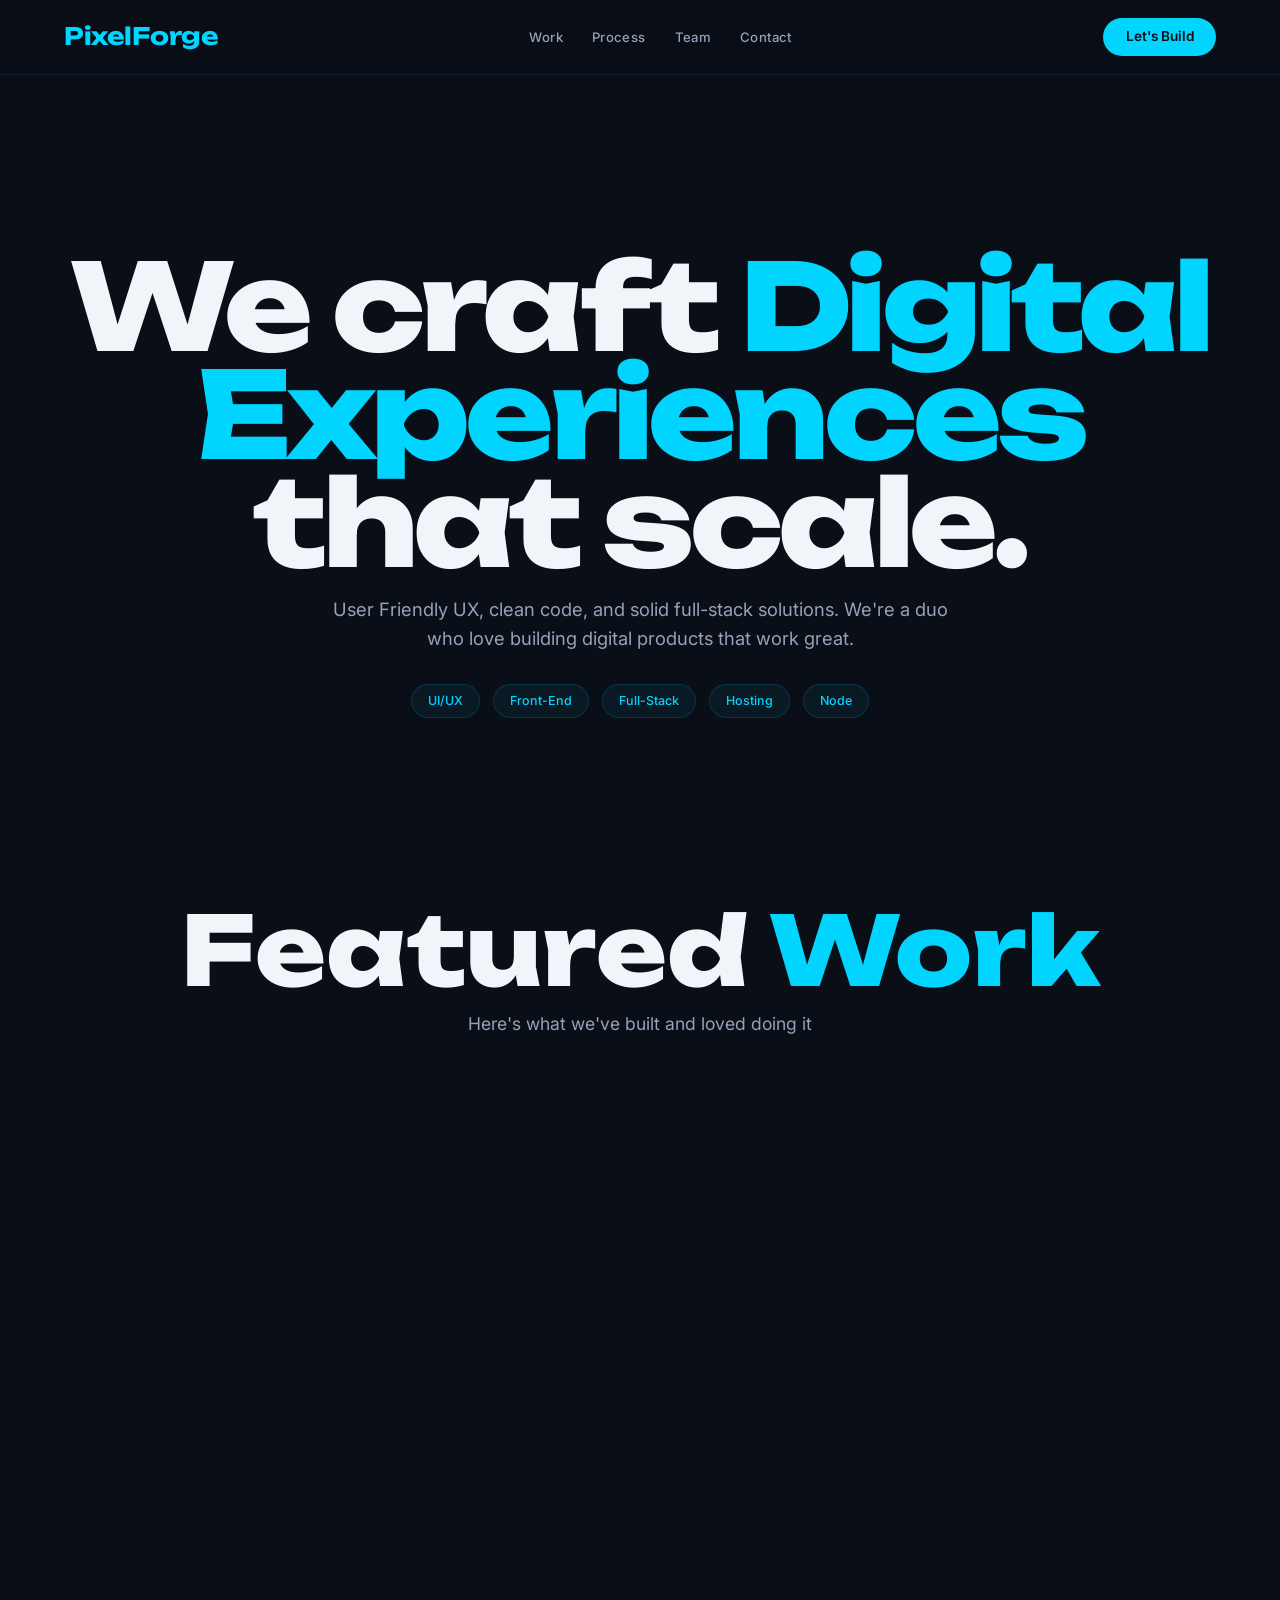
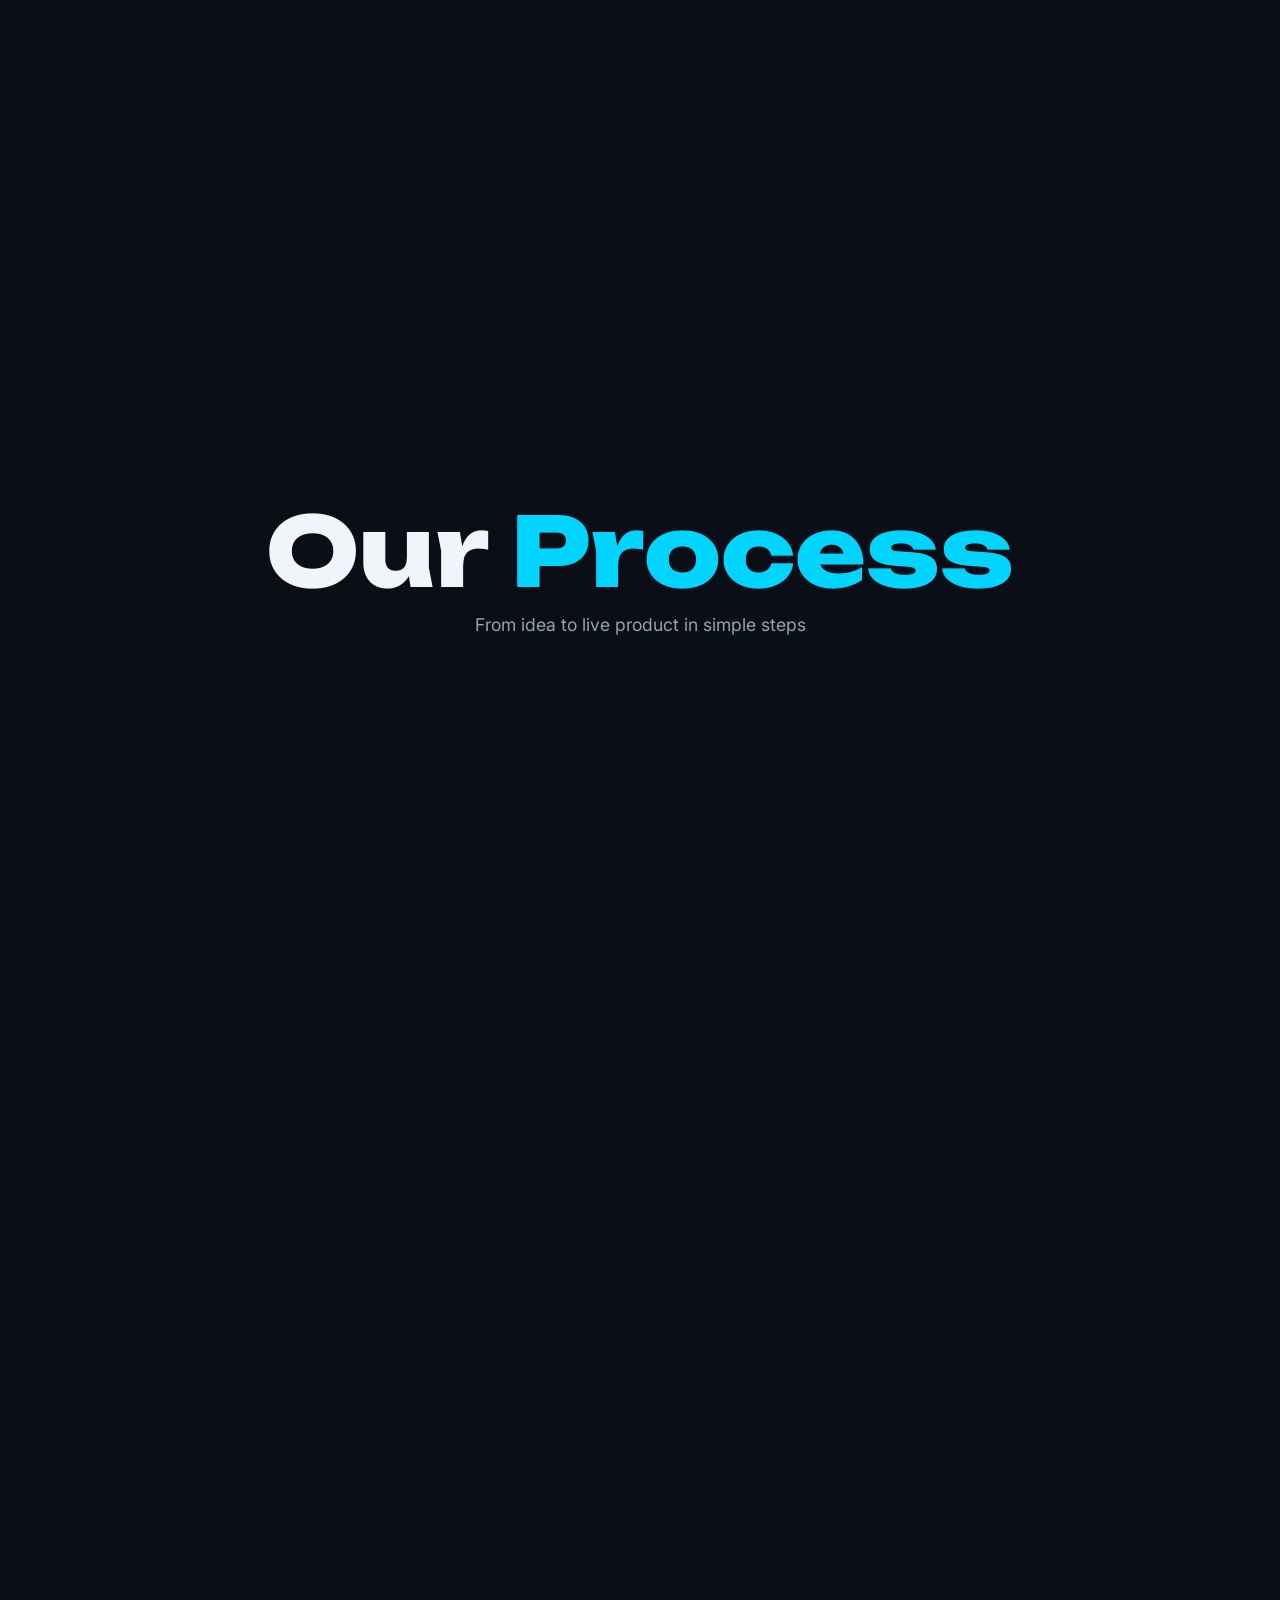
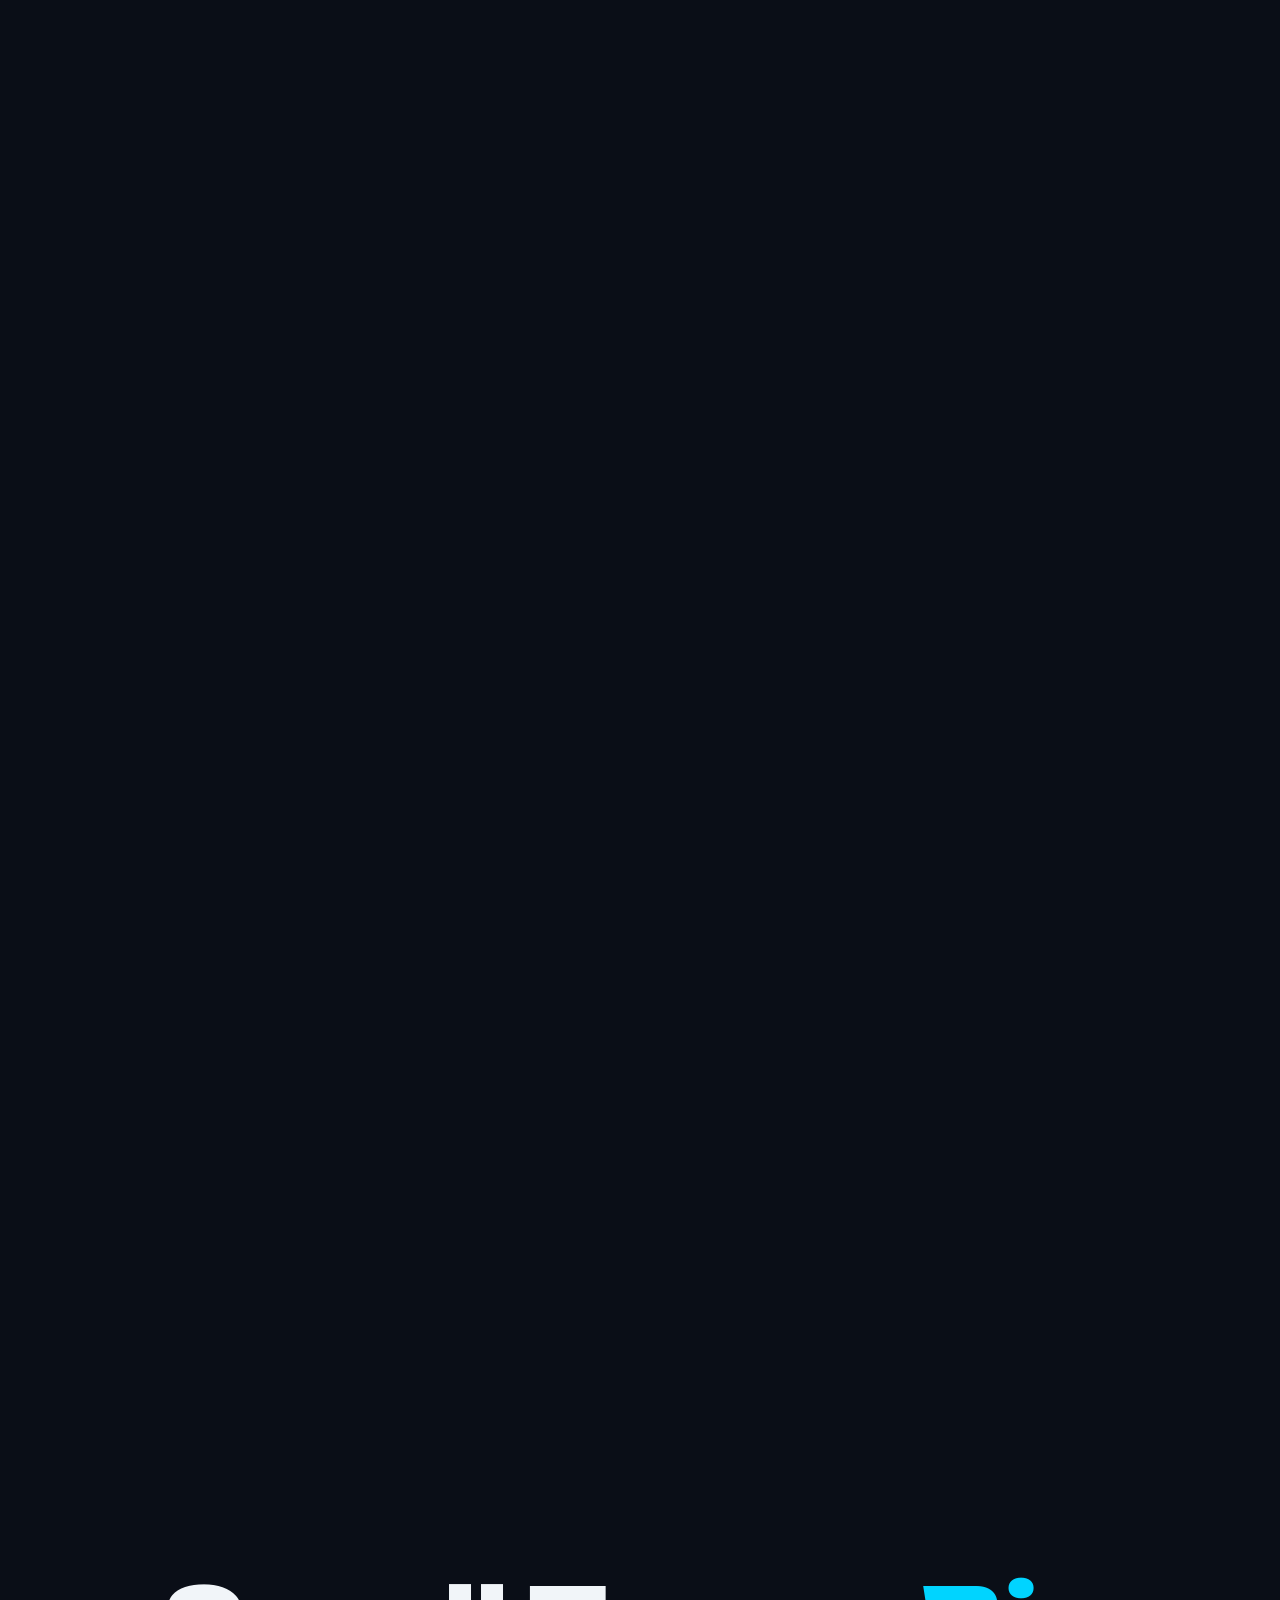
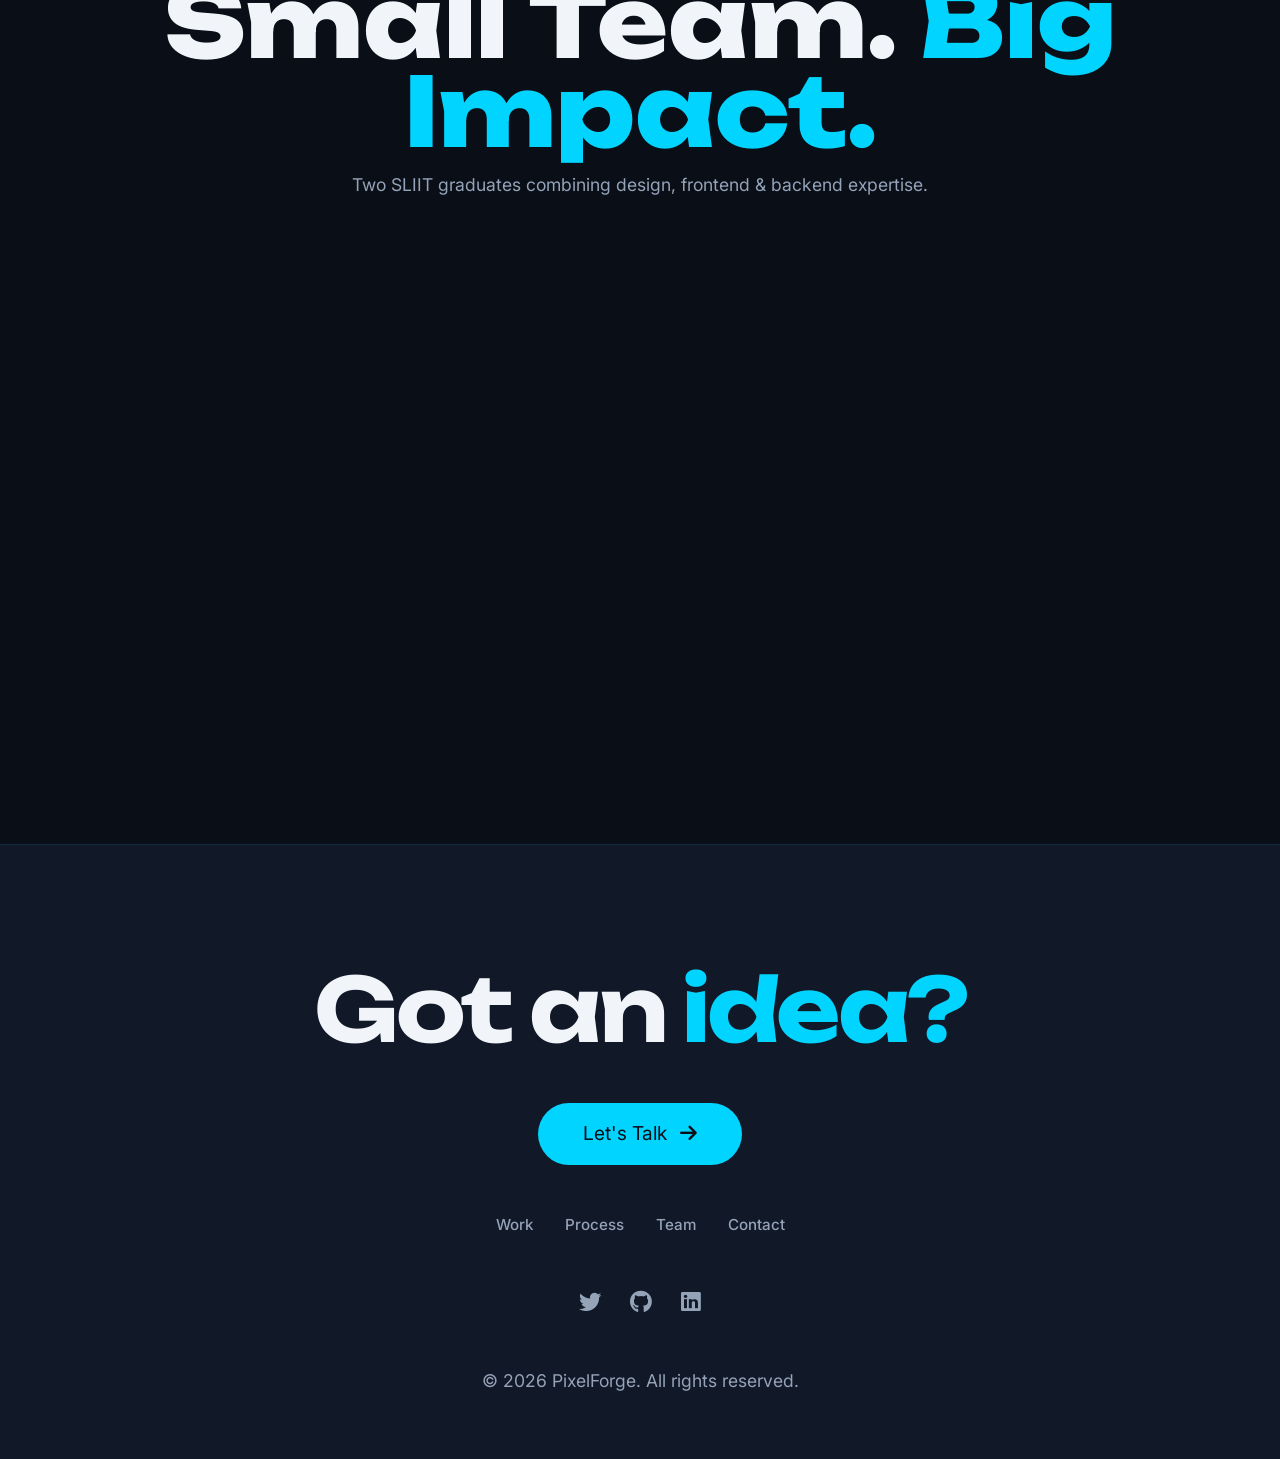
==== index.html @ 814600e2 "change name into index.html" ====
<!DOCTYPE html>
<html lang="en">
<head>
  <meta charset="UTF-8" />
  <meta name="viewport" content="width=device-width, initial-scale=1.0"/>
  <title>PixelForge</title>
  <meta name="description" content="Kalutara-based duo creating beautiful UX and robust full-stack solutions. SLIIT alumni building scalable digital products."/>

  <!-- Preconnects & Fonts -->
  <link rel="preconnect" href="https://fonts.googleapis.com">
  <link rel="preconnect" href="https://fonts.gstatic.com" crossorigin>
  <link href="https://fonts.googleapis.com/css2?family=Inter:wght@300;400;500;600;700&family=Unbounded:wght@500;600;700&display=swap" rel="stylesheet">

  <!-- Font Awesome -->
  <link rel="stylesheet" href="https://cdnjs.cloudflare.com/ajax/libs/font-awesome/6.6.0/css/all.min.css" integrity="sha512-Kc323vGBEqzTmouAECnVceyQqyqdsSiqLQISBL29aUW4U/M7pSPA/gEUZQqv1cwx4OnYxTxve5UMg5GT6L4JJg==" crossorigin="anonymous" referrerpolicy="no-referrer" />

  <!-- GSAP + ScrollTrigger -->
  <script src="https://cdnjs.cloudflare.com/ajax/libs/gsap/3.12.5/gsap.min.js"></script>
  <script src="https://cdnjs.cloudflare.com/ajax/libs/gsap/3.12.5/ScrollTrigger.min.js"></script>

  <link rel="stylesheet" href="styles.css">
</head>
<body>

  <nav>
    <div class="logo">PixelForge</div>
    <button class="nav-toggle" aria-label="Toggle navigation">
      <i class="fas fa-bars"></i>
    </button>
    <div class="nav-links">
      <a href="#work">Work</a>
      <a href="#process">Process</a>
      <a href="#team">Team</a>
      <a href="#contact">Contact</a>
    </div>
    <a href="#contact" class="btn-contact">Let's Build</a>
  </nav>

  <section class="hero">
    <div>
      <h1>We craft <span class="accent">Digital Experiences</span><br>that scale.</h1>
      <p>User Friendly UX, clean code, and solid full-stack solutions. We're a duo who love building digital products that work great.</p>
      <div class="hero-tags">
        <span class="tag">UI/UX</span>
        <span class="tag">Front-End</span>
        <span class="tag">Full-Stack</span>
        <span class="tag">Hosting</span>
        <span class="tag">Node</span>
      </div>
    </div>
  </section>

  <section id="work">
    <div class="section-title">
      <h2>Featured <span class="highlight">Work</span></h2>
      <p class="subtitle">Here's what we've built and loved doing it</p>
    </div>

    <div class="projects-grid">
      <!-- Example project – replace images & links with your real assets -->
      <div class="project-card">
        <img class="project-img" src="./project01.png" alt="Project screenshot">
        <div class="project-info">
          <div class="project-tags">
            <span>Fintech</span>
            <span>2025</span>
          </div>
          <h3>CryptoX</h3>
          <p>Real-time crypto trading dashboard</p>
          <a href="https://www.figma.com/proto/..." class="proto-btn">Prototype</a>
        </div>
      </div>

      <div class="project-card">
        <img class="project-img" src="./project02.jpg" alt="Project screenshot">
        <div class="project-info">
          <div class="project-tags"><span>E-commerce</span><span>2024</span></div>
          <h3>Aiden</h3>
          <p>Motorcycle buy/sell platform</p>
          <a href="#" class="proto-btn">Prototype</a>
        </div>
      </div>

      <div class="project-card">
        <img class="project-img" src="./project02.jpg" alt="Project screenshot">
        <div class="project-info">
          <div class="project-tags"><span>E-commerce</span><span>2024</span></div>
          <h3>Aiden</h3>
          <p>Motorcycle buy/sell platform</p>
          <a href="#" class="proto-btn">Prototype</a>
        </div>
      </div>

      <div class="project-card">
        <img class="project-img" src="./project02.jpg" alt="Project screenshot">
        <div class="project-info">
          <div class="project-tags"><span>E-commerce</span><span>2024</span></div>
          <h3>Aiden</h3>
          <p>Motorcycle buy/sell platform</p>
          <a href="#" class="proto-btn">Prototype</a>
        </div>
      </div>

      <div class="project-card">
        <img class="project-img" src="./project02.jpg" alt="Project screenshot">
        <div class="project-info">
          <div class="project-tags"><span>E-commerce</span><span>2024</span></div>
          <h3>Aiden</h3>
          <p>Motorcycle buy/sell platform</p>
          <a href="#" class="proto-btn">Prototype</a>
        </div>
      </div>

      <div class="project-card">
        <img class="project-img" src="./project02.jpg" alt="Project screenshot">
        <div class="project-info">
          <div class="project-tags"><span>E-commerce</span><span>2024</span></div>
          <h3>Aiden</h3>
          <p>Motorcycle buy/sell platform</p>
          <a href="#" class="proto-btn">Prototype</a>
        </div>
      </div>

      <!-- Add the rest of your projects here in the same structure -->
      <!-- ... -->

    </div>
  </section>

  <!-- Prototype Modal -->
  <div id="protoModal" class="modal">
    <div class="modal-content">
      <span class="close" id="closeProtoModal">×</span>
      <h2>Prototype Link</h2>
      <p>Click below to view the interactive prototype (opens in new tab).</p>
      <a id="protoLink" href="#" target="_blank" rel="noopener noreferrer" class="proto-modal-btn">
        Open Prototype →
      </a>
      <p class="small-note">(If the link doesn't work, copy it manually)</p>
    </div>
  </div>

  <section id="process">
    <div class="section-title">
      <h2>Our <span class="highlight">Process</span></h2>
      <p class="subtitle">From idea to live product in simple steps</p>
    </div>
    <div class="process-grid">
      <div class="process-card">
        <i class="process-icon fas fa-magnifying-glass"></i>
        <div class="process-num">01</div>
        <h3>Analyze Business Goals</h3>
        <p>Goals, users, constraints first.</p>
      </div>
      <div class="process-card">
        <i class="process-icon fas fa-palette"></i>
        <div class="process-num">02</div>
        <h3>Create User Friendly Design</h3>
        <p>Flows → prototypes → feedback.</p>
      </div>
      <div class="process-card">
        <i class="process-icon fas fa-code"></i>
        <div class="process-num">03</div>
        <h3>Start Implementation</h3>
        <p>Clean code, modern stack.</p>
      </div>
      <div class="process-card">
        <i class="process-icon fas fa-rocket"></i>
        <div class="process-num">04</div>
        <h3>Launch the Website</h3>
        <p>Test, deploy, iterate.</p>
      </div>
    </div>
  </section>

  <section id="team">
    <div class="section-title">
      <h2>Small Team. <span class="highlight">Big Impact.</span></h2>
      <p class="subtitle">Two SLIIT graduates combining design, frontend & backend expertise.</p>
    </div>

    <div class="team-grid">
      <div class="team-member">
        <img src="./chenura.jpeg" alt="Chenura De Silva">
        <div class="team-member-content">
          <h3>Chenura De Silva</h3>
          <div class="role">UI/UX Designer & Front-End Developer</div>
          <div class="meta">
            <span><i class="fas fa-briefcase"></i> SLIIT</span>
          </div>
          <div class="social-links">
            <a href="https://linkedin.com/in/chenura-real-link" class="linkedin-btn" target="_blank">
              <i class="fab fa-linkedin"></i> LinkedIn
            </a>
          </div>
        </div>
      </div>

      <div class="team-member">
        <img src="./uvindu.jpg" alt="Uvindu Kavishka">
        <div class="team-member-content">
          <h3>Uvindu Kavishka</h3>
          <div class="role">Full-Stack Software Engineer</div>
          <div class="meta">
            <span><i class="fas fa-briefcase"></i> SLIIT</span>
          </div>
          <div class="social-links">
            <a href="https://linkedin.com/in/uvindu-real-link" class="linkedin-btn" target="_blank">
              <i class="fab fa-linkedin"></i> LinkedIn
            </a>
          </div>
        </div>
      </div>
    </div>
  </section>

  <footer id="contact">
    <div class="footer-container">
      <div class="footer-cta">
        <h2 class="big-cta">Got an <span class="highlight">idea?</span></h2>
        <a href="mailto:chenura55@gmail.com" class="big-btn">
          Let's Talk <i class="fa-solid fa-arrow-right"></i>
        </a>
      </div>

      <div class="footer-links">
        <a href="#work">Work</a>
        <a href="#process">Process</a>
        <a href="#team">Team</a>
        <a href="#contact">Contact</a>
      </div>

      <div class="footer-social">
        <a href="https://twitter.com/yourhandle" target="_blank" aria-label="Twitter"><i class="fab fa-twitter"></i></a>
        <a href="https://github.com/yourorg" target="_blank" aria-label="GitHub"><i class="fab fa-github"></i></a>
        <a href="https://linkedin.com/company/pixelforge" target="_blank" aria-label="LinkedIn"><i class="fab fa-linkedin"></i></a>
      </div>

      <div class="footer-copy">© 2026 PixelForge. All rights reserved.</div>
    </div>
  </footer>

  <script src="script.js"></script>
</body>
</html>
---- styles.css ----
:root {
  --bg: #0a0e17;
  --card: #111827;
  --text: #f1f5f9;
  --gray: #94a3b8;
  --accent: #00d4ff;
  --accent-dark: #00a3cc;
  --border: rgba(0, 212, 255, 0.10);
  --pad: 5vw;
  --radius: 20px;
}

* {
  margin: 0;
  padding: 0;
  box-sizing: border-box;
}

html {
  scroll-behavior: smooth;
}

body {
  background: var(--bg);
  color: var(--text);
  font-family: 'Inter', system-ui, -apple-system, sans-serif;
  line-height: 1.55;
  font-size: 0.95rem;
  overflow-x: hidden;
}

/* ── Navigation ── */
nav {
  position: fixed;
  inset: 0 0 auto;
  z-index: 1000;
  padding: 1.1rem var(--pad);
  display: flex;
  justify-content: space-between;
  align-items: center;
  background: rgba(10,14,23,0.82);
  backdrop-filter: blur(12px);
  -webkit-backdrop-filter: blur(12px);
  border-bottom: 1px solid var(--border);
}

.logo {
  font-family: 'Unbounded', sans-serif;
  font-size: 1.5rem;
  font-weight: 700;
  letter-spacing: -0.5px;
  color: var(--accent);
}

.nav-links {
  display: flex;
  align-items: center;
  gap: 1.8rem;
}

.nav-links a {
  color: var(--gray);
  text-decoration: none;
  font-weight: 500;
  font-size: 0.82rem;
  letter-spacing: 0.4px;
  transition: color 0.3s;
}

.nav-links a:hover,
.nav-links a.active {
  color: white;
}

.nav-toggle {
  display: none;
  background: none;
  border: none;
  color: var(--gray);
  font-size: 1.6rem;
  cursor: pointer;
}

.btn-contact {
  background: var(--accent);
  color: #0a0e17;
  padding: 0.55rem 1.4rem;
  border-radius: 40px;
  font-weight: 600;
  font-size: 0.85rem;
  text-decoration: none;
  transition: all 0.3s;
}

.btn-contact:hover {
  transform: translateY(-2px);
  background: white;
}

/* ── Hero ── */
.hero {
  min-height: 90vh;
  display: grid;
  place-items: center;
  text-align: center;
  padding: 0 var(--pad);
}

.hero h1 {
  font-family: 'Unbounded', sans-serif;
  font-size: clamp(3.2rem, 10vw, 7.5rem);
  font-weight: 800;
  line-height: 0.9;
  letter-spacing: -0.04em;
  margin-bottom: 1.2rem;
  padding-top: 10rem;
}

.hero .accent { color: var(--accent); }

.hero p {
  font-size: 1.15rem;
  max-width: 640px;
  margin: 0 auto 2rem;
  color: var(--gray);
}

.hero-tags {
  display: flex;
  flex-wrap: wrap;
  gap: 0.8rem;
  justify-content: center;
}

.tag {
  background: rgba(0,212,255,0.06);
  color: var(--accent);
  padding: 0.4rem 1rem;
  border-radius: 40px;
  font-size: 0.78rem;
  font-weight: 500;
  border: 1px solid rgba(0,212,255,0.15);
}

/* ── Section Titles ── */
.section-title {
  padding: 0 var(--pad);
  margin: 6rem 0 4rem;
  text-align: center;
}

.section-title h2 {
  font-family: 'Unbounded', sans-serif;
  font-size: clamp(3.5rem, 9vw, 6rem);
  font-weight: 800;
  line-height: 0.92;
}

.highlight { color: var(--accent); }

.subtitle {
  font-size: 1.1rem;
  color: var(--gray);
  margin-top: 1rem;
  max-width: 600px;
  margin-left: auto;
  margin-right: auto;
}

/* ── Projects ── */
.projects-grid {
  display: grid;
  grid-template-columns: repeat(auto-fit, minmax(340px, 1fr));
  gap: 2rem;
  padding: 0 var(--pad) 8rem;
}

.project-card {
  position: relative;
  border-radius: var(--radius);
  overflow: hidden;
  background: var(--card);
  border: 1px solid var(--border);
  box-shadow: 0 10px 30px rgba(0,212,255,0.05);
  transition: all 0.5s cubic-bezier(0.16,1,0.3,1);
  cursor: pointer;
  opacity: 0;
  transform: translateY(30px) scale(0.96);
}

.project-card.visible {
  opacity: 1;
  transform: translateY(0) scale(1);
}

.project-card:hover {
  transform: translateY(-14px) scale(1.03);
  border-color: var(--accent);
  box-shadow: 0 25px 50px rgba(0,212,255,0.12);
}

.project-card::before {
  content: '';
  position: absolute;
  inset: 0;
  background: linear-gradient(90deg, transparent, rgba(0,212,255,0.12), transparent);
  transform: translateX(-100%);
  transition: transform 0.6s ease;
}

.project-card:hover::before {
  transform: translateX(100%);
}

.project-img {
  width: 100%;
  height: 220px;
  object-fit: cover;
  transition: transform 0.7s;
}

.project-card:hover .project-img {
  transform: scale(1.08);
}

.project-info {
  padding: 1.4rem 1.5rem 1.8rem;
}

.project-tags {
  display: flex;
  gap: 0.6rem;
  margin-bottom: 0.8rem;
  flex-wrap: wrap;
}

.project-tags span {
  background: rgba(0,212,255,0.08);
  color: var(--accent);
  padding: 0.3rem 0.9rem;
  border-radius: 30px;
  font-size: 0.72rem;
  font-weight: 500;
}

.project-card:hover .project-tags span {
  background: rgba(0,212,255,0.2);
}

.project-info h3 {
  font-family: 'Unbounded', sans-serif;
  font-size: clamp(1.8rem, 5vw, 2.6rem);
  margin-bottom: 0.5rem;
  font-weight: 800;
  letter-spacing: -0.025em;
}

.proto-btn {
  display: inline-block;
  margin-top: 1rem;
  padding: 0.6rem 1.4rem;
  font-size: 0.9rem;
  font-weight: 600;
  color: var(--accent);
  border: 2px solid var(--accent);
  border-radius: 40px;
  text-decoration: none;
  transition: all 0.3s;
}

.proto-btn:hover {
  background: var(--accent);
  color: #0a0e17;
  transform: translateY(-2px);
}

.project-info p {
  color: var(--gray);
  font-size: 0.9rem;
}

/* ── Modal (Prototype) ── */
.modal {
  position: fixed;
  inset: 0;
  background: rgba(10,14,23,0.85);
  backdrop-filter: blur(8px);
  -webkit-backdrop-filter: blur(8px);
  display: flex;
  align-items: center;
  justify-content: center;
  z-index: 2000;
  opacity: 0;
  pointer-events: none;
  transition: opacity 0.4s ease;
}

.modal.show {
  opacity: 1;
  pointer-events: auto;
}

.modal-content {
  background: var(--card);
  border: 1px solid var(--border);
  border-radius: var(--radius);
  padding: 2.5rem 2rem;
  max-width: 90%;
  width: 460px;
  box-shadow: 0 20px 60px rgba(0,212,255,0.2);
  transform: translateY(30px);
  transition: transform 0.4s cubic-bezier(0.34,1.56,0.64,1);
  text-align: center;
}

.modal.show .modal-content {
  transform: translateY(0);
}

.close {
  position: absolute;
  top: 1rem;
  right: 1.5rem;
  font-size: 2.2rem;
  color: var(--gray);
  cursor: pointer;
  transition: color 0.3s;
}

.close:hover {
  color: var(--accent);
}

.proto-modal-btn {
  display: inline-block;
  background: var(--accent);
  color: #0a0e17;
  padding: 1rem 2.5rem;
  border-radius: 50px;
  font-size: 1.15rem;
  font-weight: 600;
  text-decoration: none;
  transition: all 0.3s;
}

.proto-modal-btn:hover {
  background: white;
}

.small-note {
  margin-top: 2rem;
  color: var(--gray);
  font-size: 0.9rem;
}

/* ── Process ── */
.process-grid {
  display: flex;
  flex-direction: column;
  gap: 8rem;
  padding: 0 var(--pad) 12rem;
}

.process-card {
  background: linear-gradient(135deg, rgba(17,24,39,0.8) 0%, rgba(17,24,39,0.5) 100%);
  border: 2px solid var(--border);
  border-left: 4px solid var(--accent);
  border-radius: var(--radius);
  padding: 4rem 3.5rem;
  min-height: 35vh;
  display: flex;
  flex-direction: column;
  justify-content: center;
  opacity: 0;
  transform: translateY(60px);
  transition: all 0.8s ease-out;
  box-shadow: 0 10px 40px rgba(0,212,255,0.08);
  position: relative;
  overflow: hidden;
}

.process-card.visible {
  opacity: 1;
  transform: translateY(0);
}

.process-card:hover {
  border-color: var(--accent);
  box-shadow: 0 20px 60px rgba(0,212,255,0.15);
  transform: translateY(-8px);
}

.process-card::before {
  content: '';
  position: absolute;
  inset: 0 0 0 -100%;
  background: linear-gradient(90deg, transparent, rgba(0,212,255,0.1), transparent);
  transition: all 0.6s ease;
}

.process-card:hover::before {
  inset: 0 0 0 100%;
}

.process-num {
  font-size: 1.3rem;
  margin-bottom: 1.8rem;
  color: var(--accent);
  font-weight: 800;
  opacity: 0.8;
}

.process-card h3 {
  font-family: 'Unbounded', sans-serif;
  font-size: clamp(2.4rem, 6vw, 3.8rem);
  margin-bottom: 2rem;
  font-weight: 800;
  letter-spacing: -0.02em;
  line-height: 1.1;
}

.process-card p {
  font-size: 1.05rem;
  color: var(--gray);
  line-height: 1.8;
}

.process-icon {
  font-size: 4.5rem;
  color: var(--accent);
  margin-bottom: 2rem;
  opacity: 0.9;
  display: inline-flex;
  align-items: center;
  justify-content: center;
  width: 80px;
  height: 80px;
  background: rgba(0,212,255,0.1);
  border-radius: 16px;
}

/* ── Team ── */
.team-grid {
  display: grid;
  grid-template-columns: repeat(auto-fit, minmax(500px, 1fr));
  gap: 3rem;
  padding: 0 var(--pad) 10rem;
  align-items: start;
}

.team-member {
  background: linear-gradient(135deg, rgba(17,24,39,0.6) 0%, rgba(17,24,39,0.3) 100%);
  border: 1px solid rgba(0,212,255,0.15);
  border-radius: 24px;
  display: flex;
  overflow: hidden;
  transition: all 0.5s cubic-bezier(0.34,1.56,0.64,1);
  opacity: 0;
  transform: translateY(40px);
  box-shadow: 0 10px 40px rgba(0,212,255,0.08);
}

.team-member.visible {
  opacity: 1;
  transform: translateY(0);
}

.team-member:hover {
  transform: translateY(-8px);
  border-color: rgba(0,212,255,0.4);
  box-shadow: 0 20px 60px rgba(0,212,255,0.15);
}

.team-member img {
  width: 280px;
  min-width: 280px;
  height: 100%;
  object-fit: cover;
  border-radius: 24px 0 0 24px;
  transition: all 0.5s ease;
}

.team-member:hover img {
  transform: scale(1.05);
}

.team-member-content {
  flex: 1;
  padding: 2rem 2.5rem;
  display: flex;
  flex-direction: column;
  justify-content: center;
  gap: 1rem;
}

.team-member h3 {
  font-family: 'Unbounded', sans-serif;
  font-size: 2.4rem;
  font-weight: 700;
  letter-spacing: -0.02em;
}

.team-member .role {
  font-size: 0.95rem;
  color: var(--gray);
  font-weight: 500;
}

.team-member .meta {
  display: flex;
  gap: 1rem;
  flex-wrap: wrap;
}

.team-member .meta span {
  display: inline-flex;
  align-items: center;
  gap: 0.5rem;
  padding: 0.5rem 1rem;
  background: rgba(0,212,255,0.05);
  border-radius: 12px;
  font-size: 0.9rem;
  color: var(--gray);
}

.team-member .linkedin-btn {
  display: inline-flex;
  align-items: center;
  gap: 0.65rem;
  padding: 0.7rem 1.6rem;
  background: linear-gradient(135deg, var(--accent), #00c4f7);
  color: #0a0e17;
  border-radius: 12px;
  font-size: 0.92rem;
  font-weight: 600;
  text-decoration: none;
  transition: all 0.4s;
}

.team-member .linkedin-btn:hover {
  transform: translateY(-3px);
  box-shadow: 0 10px 25px rgba(0,212,255,0.25);
}

/* ── Footer ── */
footer {
  background: var(--card);
  padding: 6rem var(--pad) 4rem;
  border-top: 1px solid var(--border);
}

.footer-container {
  max-width: 1200px;
  margin: 0 auto;
  display: flex;
  flex-direction: column;
  align-items: center;
  gap: 3rem;
}

.footer-cta {
  text-align: center;
}

.big-cta {
  font-family: 'Unbounded', sans-serif;
  font-size: clamp(2.8rem, 8vw, 5.5rem);
  margin-bottom: 1.6rem;
  letter-spacing: -0.04em;
}

.big-btn {
  padding: 1rem 2.8rem;
  font-size: 1.2rem;
  background: var(--accent);
  color: #0a0e17;
  border-radius: 50px;
  text-decoration: none;
  display: inline-flex;
  align-items: center;
  gap: 0.8rem;
  transition: all 0.3s;
}

.big-btn:hover {
  background: white;
  transform: translateY(-2px);
}

.footer-links {
  display: flex;
  gap: 2rem;
  flex-wrap: wrap;
  justify-content: center;
}

.footer-links a {
  color: var(--gray);
  text-decoration: none;
  font-weight: 500;
  transition: color 0.3s;
}

.footer-links a:hover {
  color: var(--accent);
}

.footer-social {
  display: flex;
  gap: 1.8rem;
  font-size: 1.4rem;
}

.footer-social a {
  color: var(--gray);
  transition: all 0.3s;
}

.footer-social a:hover {
  color: var(--accent);
  transform: translateY(-2px);
}

.footer-copy {
  color: var(--gray);
  font-size: 1.1rem;
  text-align: center;
}

/* ── Responsive ── */
@media (max-width: 900px) {
  nav {
    flex-wrap: wrap;
    padding: 1rem 4vw;
  }
  .nav-toggle { display: block; }
  .nav-links {
    width: 100%;
    flex-direction: column;
    max-height: 0;
    overflow: hidden;
    transition: max-height 0.35s ease;
  }
  .nav-links.open { max-height: 220px; }
  .nav-links a { margin: 0.9rem 0; }
  .btn-contact { display: none; }

  .projects-grid,
  .process-grid,
  .team-grid {
    grid-template-columns: 1fr;
  }

  .team-member {
    flex-direction: column;
  }
  .team-member img {
    width: 100%;
    min-width: 100%;
    height: 260px;
    border-radius: 24px 24px 0 0;
  }
}

@media (max-width: 600px) {
  body { font-size: 0.92rem; }
  .hero h1 { padding-top: 6rem; }
  .section-title { margin: 4rem 0 3rem; }
  .section-title h2 { font-size: clamp(2.4rem, 8vw, 4.5rem); }
  .footer-links { flex-direction: column; gap: 1rem; }
}
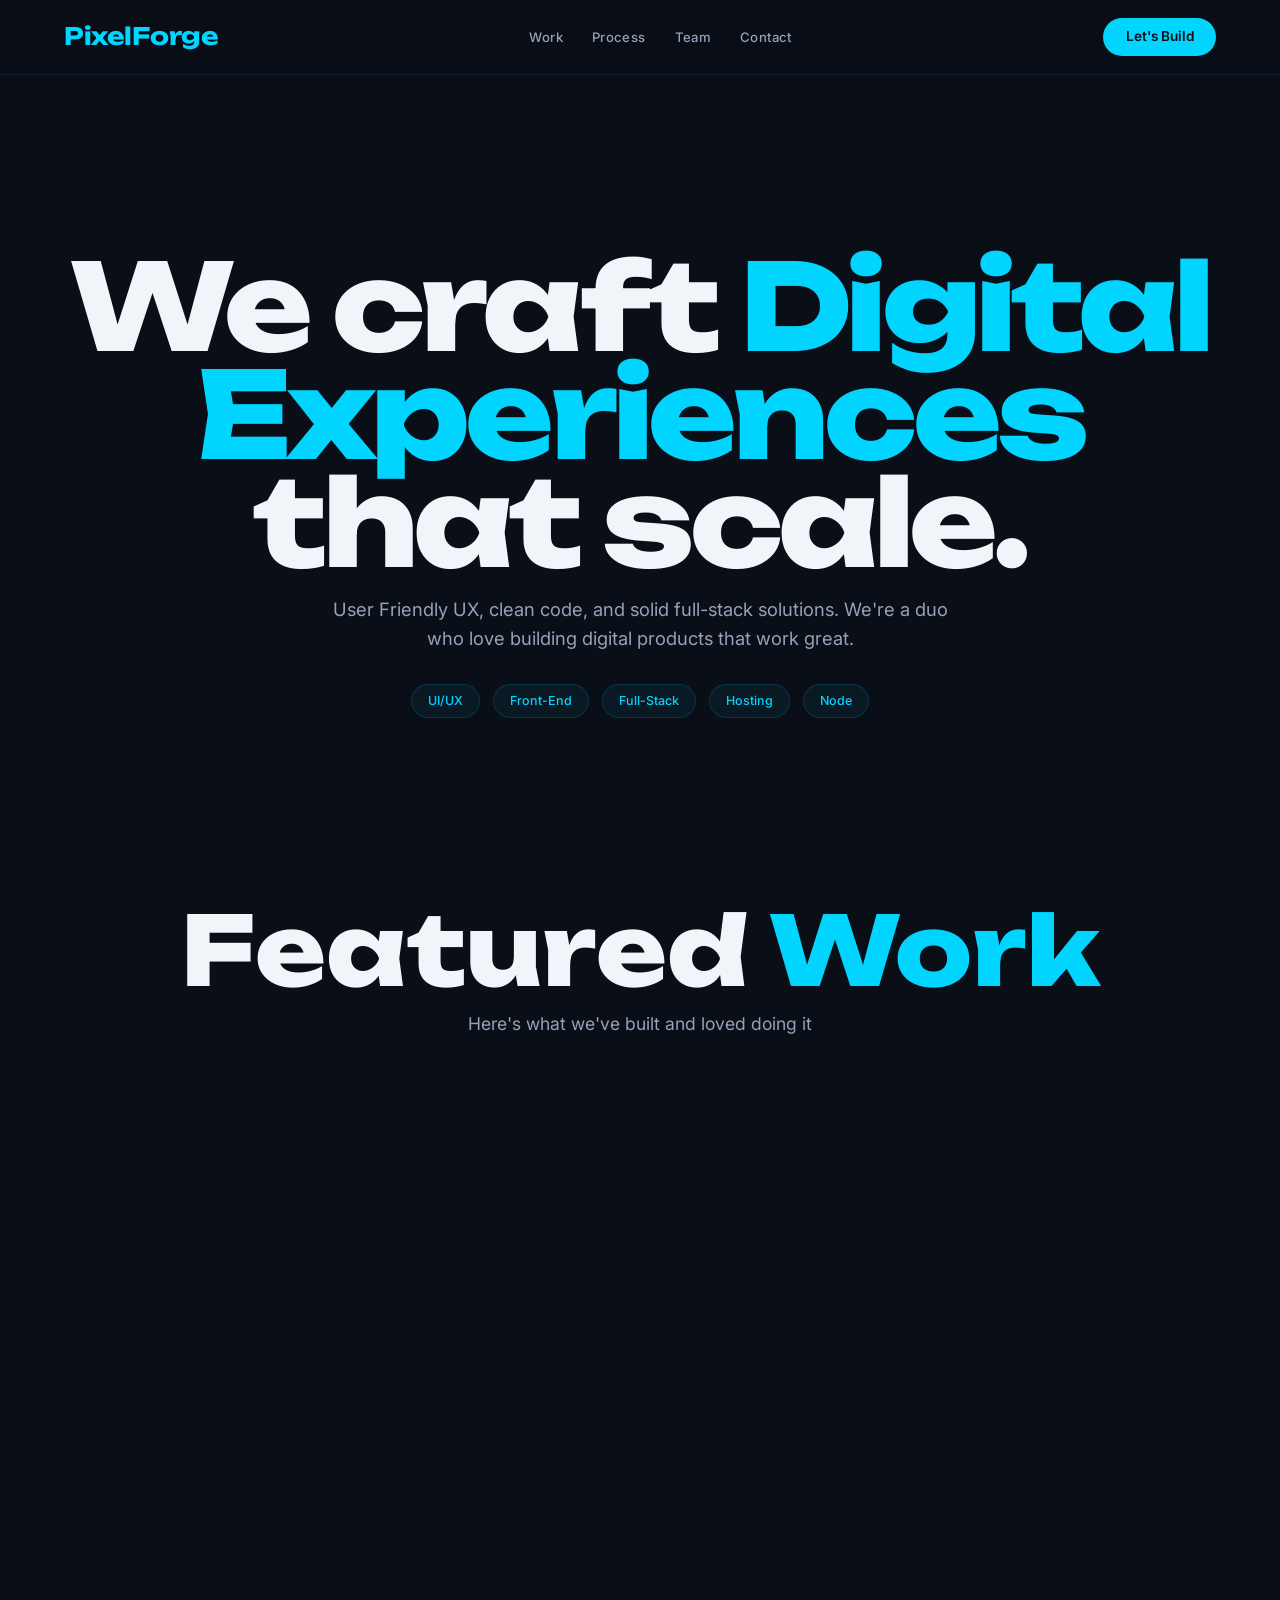
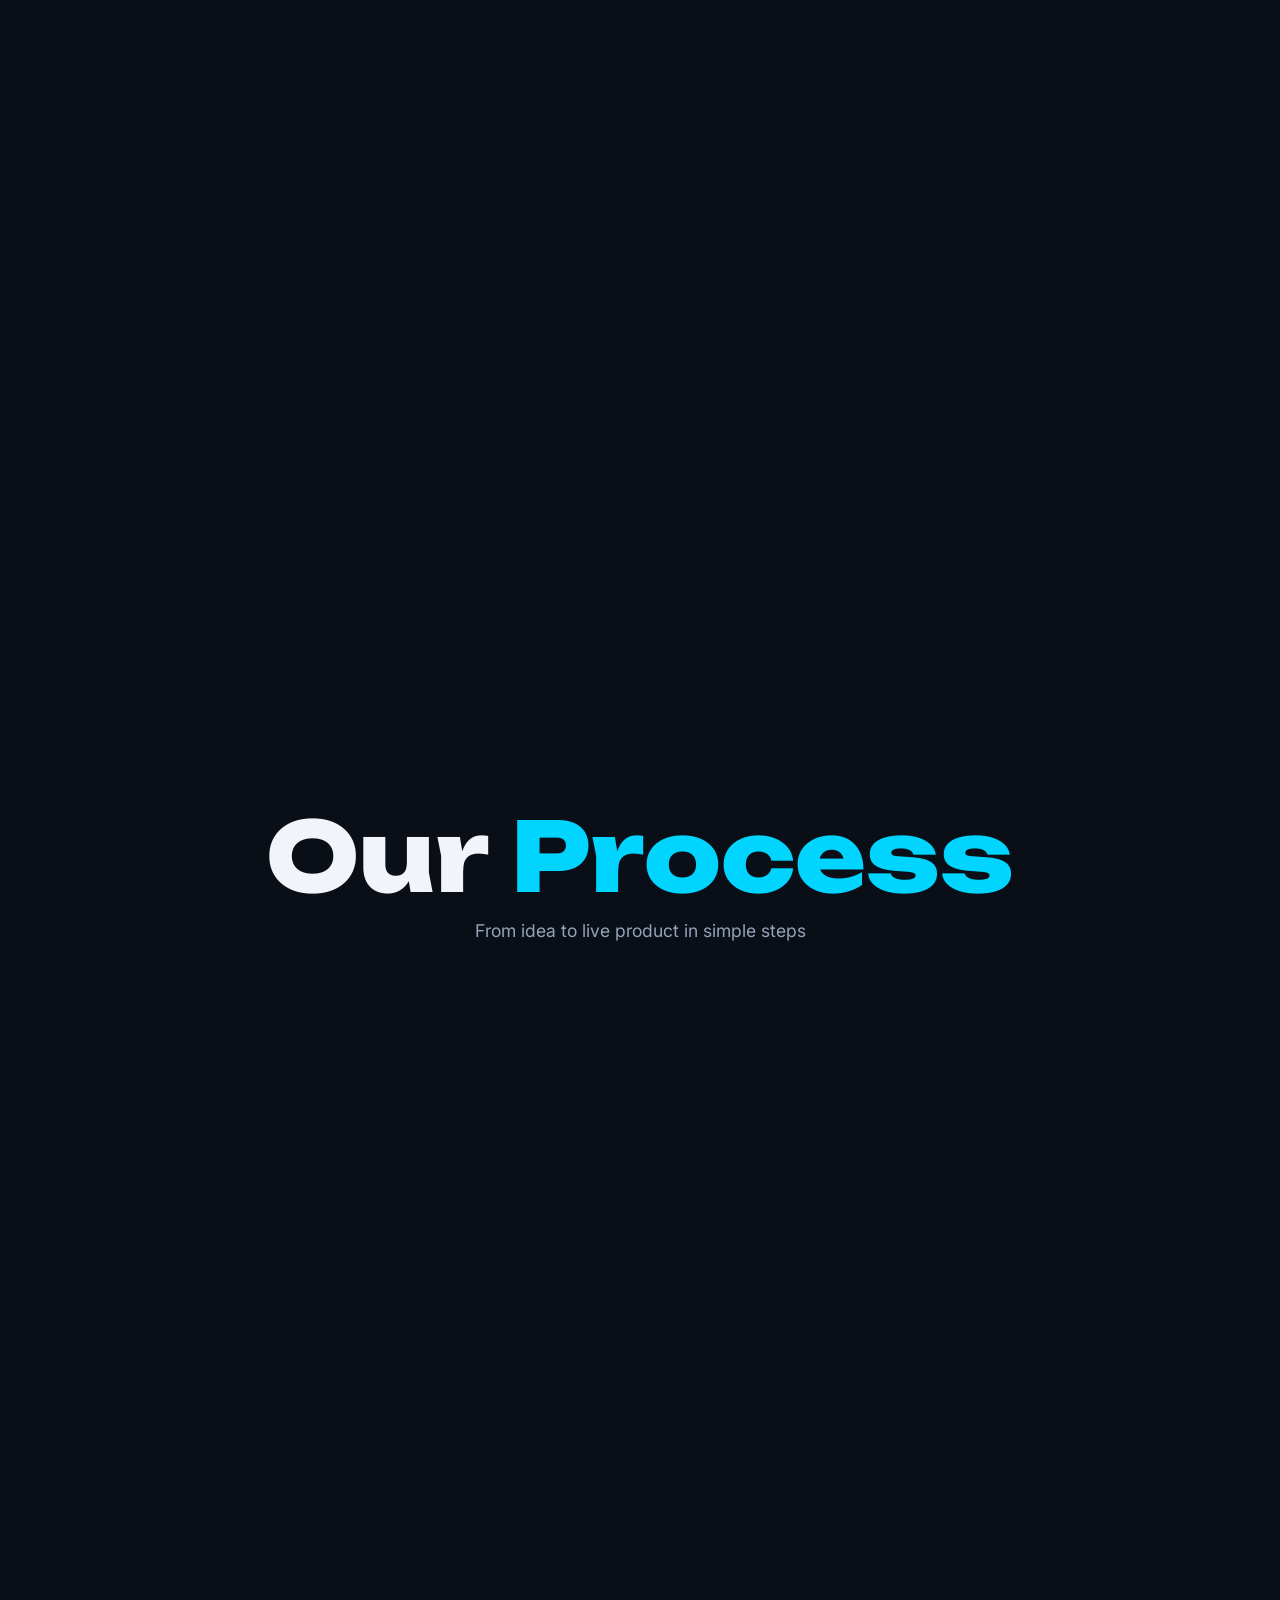
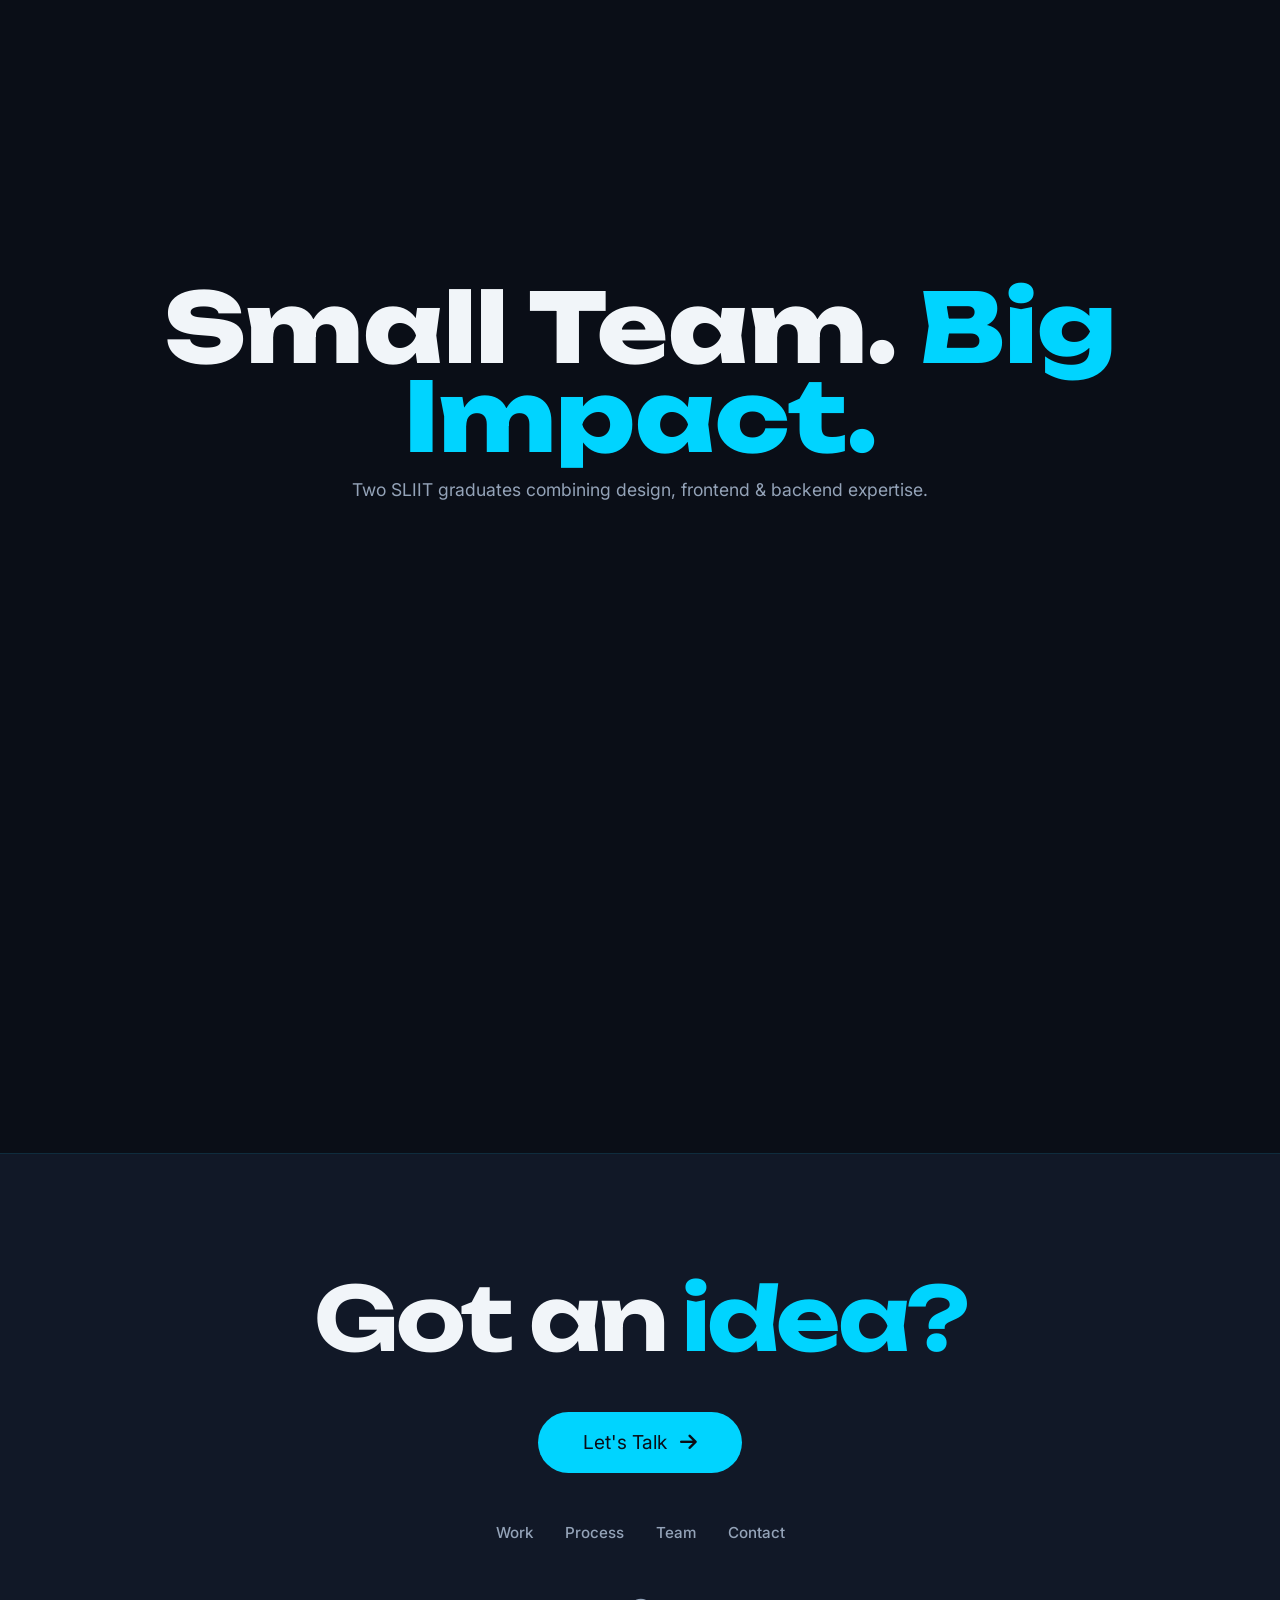
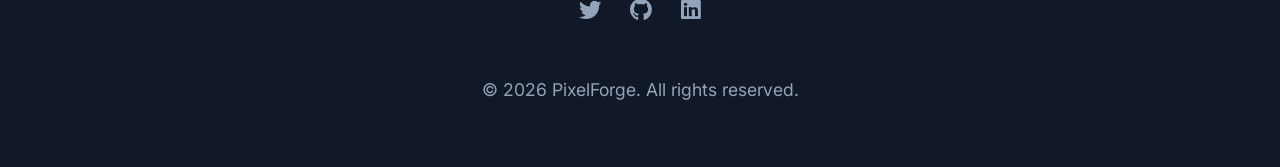
==== commit b3daacaa: "fixed animation and fixed responsiveness" ====
--- a/index.html
+++ b/index.html
@@ -21,7 +21,6 @@
   <link rel="stylesheet" href="styles.css">
 </head>
 <body>
-
   <nav>
     <div class="logo">PixelForge</div>
     <button class="nav-toggle" aria-label="Toggle navigation">
@@ -121,8 +120,36 @@
         </div>
       </div>
 
-      <!-- Add the rest of your projects here in the same structure -->
-      <!-- ... -->
+      <div class="project-card">
+        <img class="project-img" src="./project02.jpg" alt="Project screenshot">
+        <div class="project-info">
+          <div class="project-tags"><span>E-commerce</span><span>2024</span></div>
+          <h3>Aiden</h3>
+          <p>Motorcycle buy/sell platform</p>
+          <a href="#" class="proto-btn">Prototype</a>
+        </div>
+      </div>
+
+      <div class="project-card">
+        <img class="project-img" src="./project02.jpg" alt="Project screenshot">
+        <div class="project-info">
+          <div class="project-tags"><span>E-commerce</span><span>2024</span></div>
+          <h3>Aiden</h3>
+          <p>Motorcycle buy/sell platform</p>
+          <a href="#" class="proto-btn">Prototype</a>
+        </div>
+      </div>
+
+      <div class="project-card">
+        <img class="project-img" src="./project02.jpg" alt="Project screenshot">
+        <div class="project-info">
+          <div class="project-tags"><span>E-commerce</span><span>2024</span></div>
+          <h3>Aiden</h3>
+          <p>Motorcycle buy/sell platform</p>
+          <a href="#" class="proto-btn">Prototype</a>
+        </div>
+      </div>
+
 
     </div>
   </section>
@@ -161,7 +188,7 @@
       <div class="process-card">
         <i class="process-icon fas fa-code"></i>
         <div class="process-num">03</div>
-        <h3>Start Implementation</h3>
+        <h3>Start Coding</h3>
         <p>Clean code, modern stack.</p>
       </div>
       <div class="process-card">
@@ -181,7 +208,7 @@
 
     <div class="team-grid">
       <div class="team-member">
-        <img src="./chenura.jpeg" alt="Chenura De Silva">
+        <img src="./chenura.jpg" alt="Chenura De Silva">
         <div class="team-member-content">
           <h3>Chenura De Silva</h3>
           <div class="role">UI/UX Designer & Front-End Developer</div>
--- a/styles.css
+++ b/styles.css
@@ -18,6 +18,11 @@
 
 html {
   scroll-behavior: smooth;
+  overflow-x: hidden; /* prevent horizontal scroll on mobile */
+}
+
+body {
+  overflow-x: hidden; /* extra safeguard against sideways scrolling */
 }
 
 body {
@@ -104,6 +109,7 @@
   place-items: center;
   text-align: center;
   padding: 0 var(--pad);
+  max-width: 100vw; /* avoid extending beyond viewport */
 }
 
 .hero h1 {
@@ -664,7 +670,8 @@
 
 @media (max-width: 600px) {
   body { font-size: 0.92rem; }
-  .hero h1 { padding-top: 6rem; }
+  .hero h1 { padding-top: 6rem; font-size: 2.85rem; line-height: 1.2; }
+  .hero p { font-size: 0.9rem; }
   .section-title { margin: 4rem 0 3rem; }
   .section-title h2 { font-size: clamp(2.4rem, 8vw, 4.5rem); }
   .footer-links { flex-direction: column; gap: 1rem; }
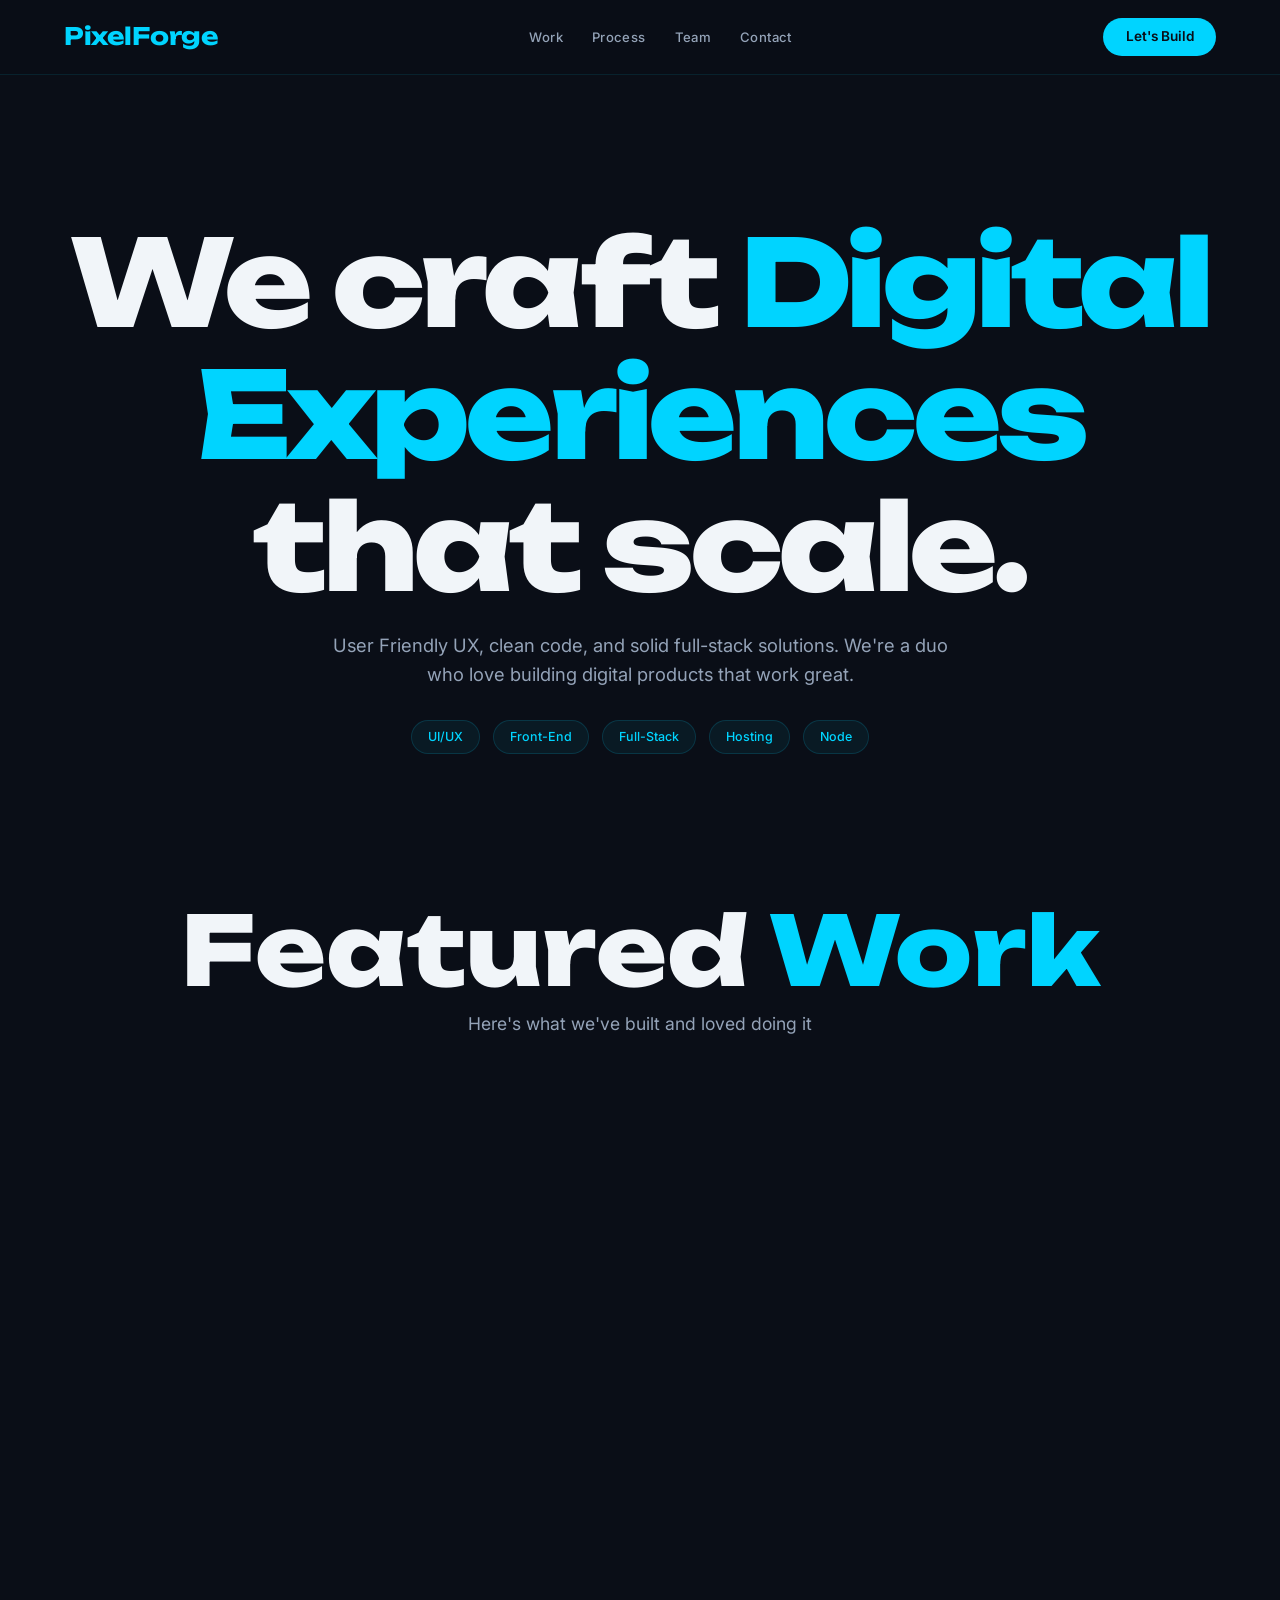
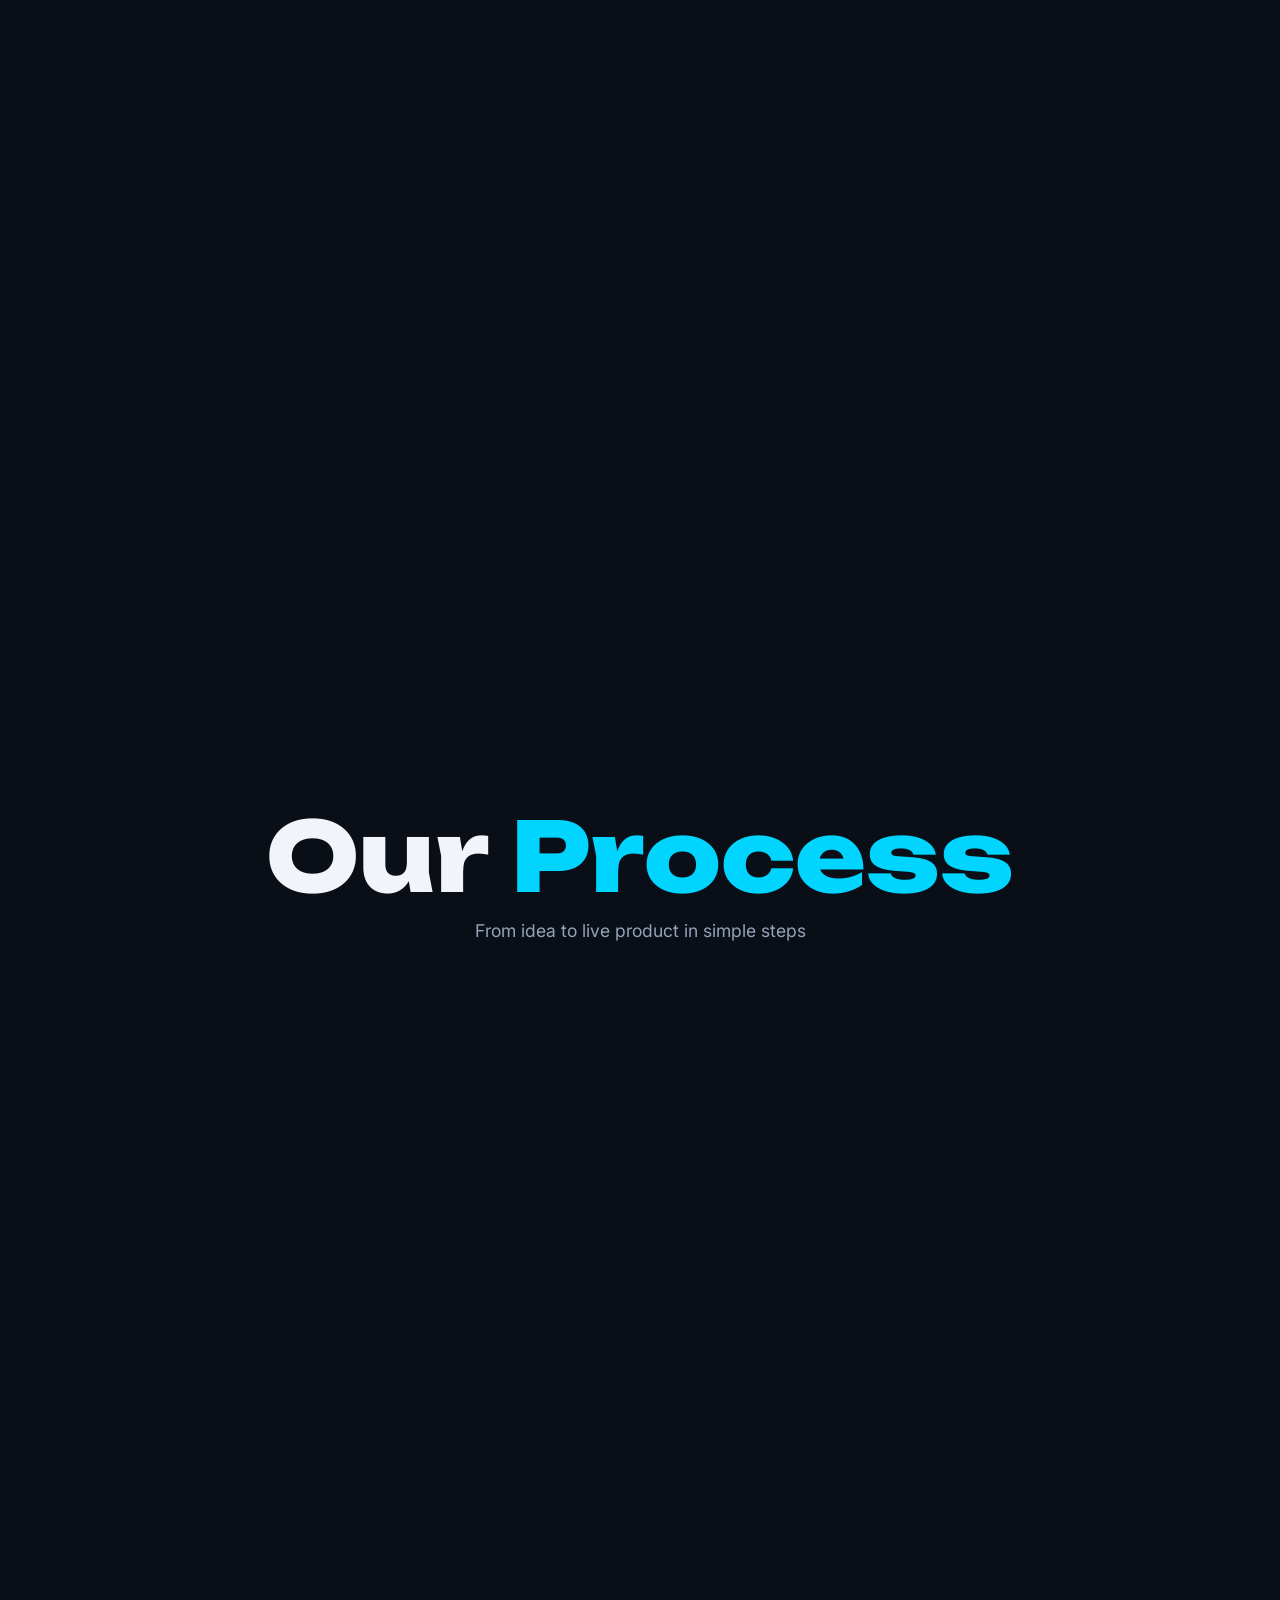
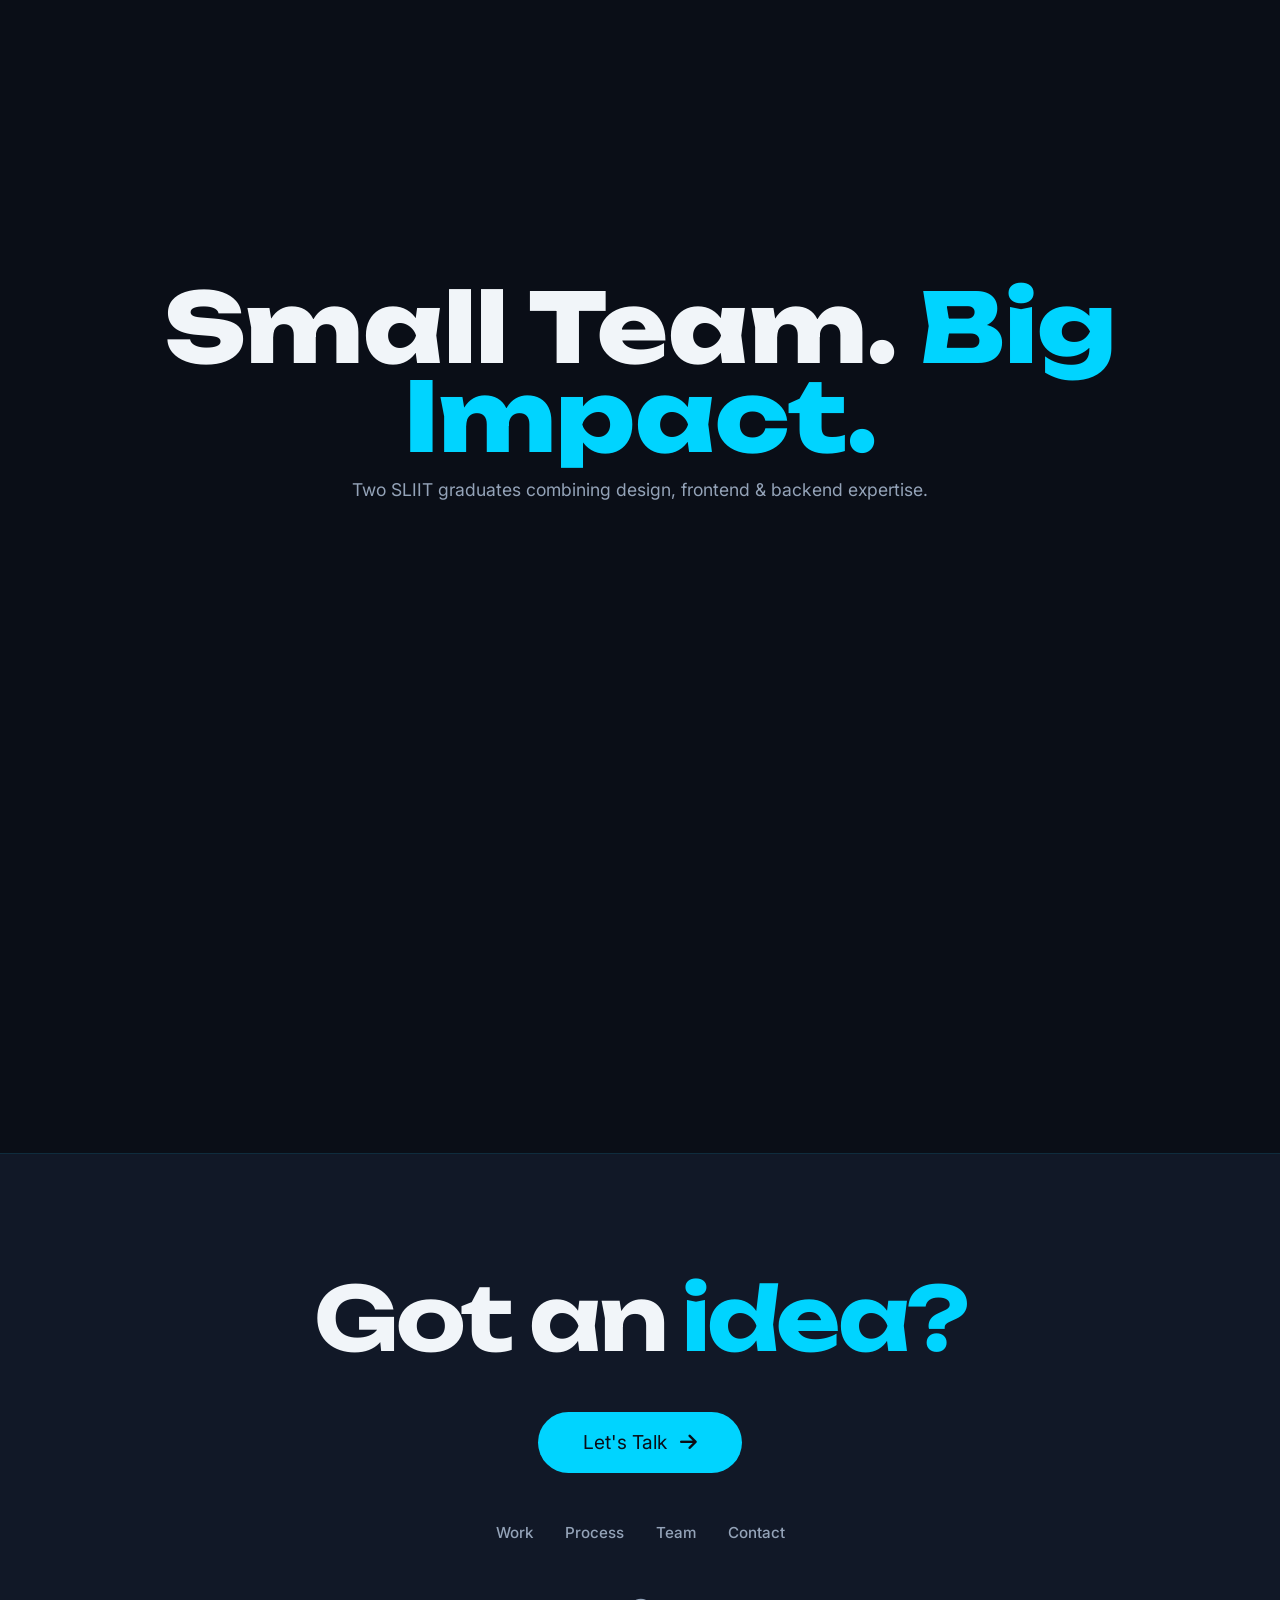
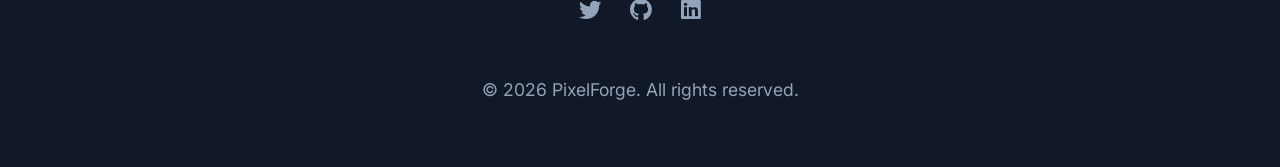
==== commit bbd7ae75: "Added Favicon" ====
--- a/index.html
+++ b/index.html
@@ -13,6 +13,19 @@
 
   <!-- Font Awesome -->
   <link rel="stylesheet" href="https://cdnjs.cloudflare.com/ajax/libs/font-awesome/6.6.0/css/all.min.css" integrity="sha512-Kc323vGBEqzTmouAECnVceyQqyqdsSiqLQISBL29aUW4U/M7pSPA/gEUZQqv1cwx4OnYxTxve5UMg5GT6L4JJg==" crossorigin="anonymous" referrerpolicy="no-referrer" />
+  
+  <!-- Basic modern favicon -->
+  <link rel="icon" type="image/png" href="/favicon.png" sizes="32x32">
+
+  <!-- Classic .ico fallback (very good browser support) -->
+  <link rel="icon" href="/favicon.ico" type="image/x-icon">
+
+  <!-- Optional but recommended: higher resolution & Apple touch icon -->
+  <link rel="apple-touch-icon" sizes="180x180" href="/apple-touch-icon.png">
+
+  <!-- If you got android chrome icons from a generator -->
+  <link rel="icon" type="image/png" sizes="192x192" href="/android-chrome-192x192.png">
+  <link rel="icon" type="image/png" sizes="512x512" href="/android-chrome-512x512.png">
 
   <!-- GSAP + ScrollTrigger -->
   <script src="https://cdnjs.cloudflare.com/ajax/libs/gsap/3.12.5/gsap.min.js"></script>
@@ -216,7 +229,7 @@
             <span><i class="fas fa-briefcase"></i> SLIIT</span>
           </div>
           <div class="social-links">
-            <a href="https://linkedin.com/in/chenura-real-link" class="linkedin-btn" target="_blank">
+            <a href="https://www.linkedin.com/in/chenura-silva/" class="linkedin-btn" target="_blank">
               <i class="fab fa-linkedin"></i> LinkedIn
             </a>
           </div>
@@ -232,7 +245,7 @@
             <span><i class="fas fa-briefcase"></i> SLIIT</span>
           </div>
           <div class="social-links">
-            <a href="https://linkedin.com/in/uvindu-real-link" class="linkedin-btn" target="_blank">
+            <a href="https://www.linkedin.com/in/uvindu-suraweera-03b527216/" class="linkedin-btn" target="_blank">
               <i class="fab fa-linkedin"></i> LinkedIn
             </a>
           </div>
--- a/styles.css
+++ b/styles.css
@@ -18,11 +18,11 @@
 
 html {
   scroll-behavior: smooth;
-  overflow-x: hidden; /* prevent horizontal scroll on mobile */
+  overflow-x: hidden; 
 }
 
 body {
-  overflow-x: hidden; /* extra safeguard against sideways scrolling */
+  overflow-x: hidden;
 }
 
 body {
@@ -34,7 +34,7 @@
   overflow-x: hidden;
 }
 
-/* ── Navigation ── */
+
 nav {
   position: fixed;
   inset: 0 0 auto;
@@ -116,7 +116,7 @@
   font-family: 'Unbounded', sans-serif;
   font-size: clamp(3.2rem, 10vw, 7.5rem);
   font-weight: 800;
-  line-height: 0.9;
+  line-height: 1.1;
   letter-spacing: -0.04em;
   margin-bottom: 1.2rem;
   padding-top: 10rem;
